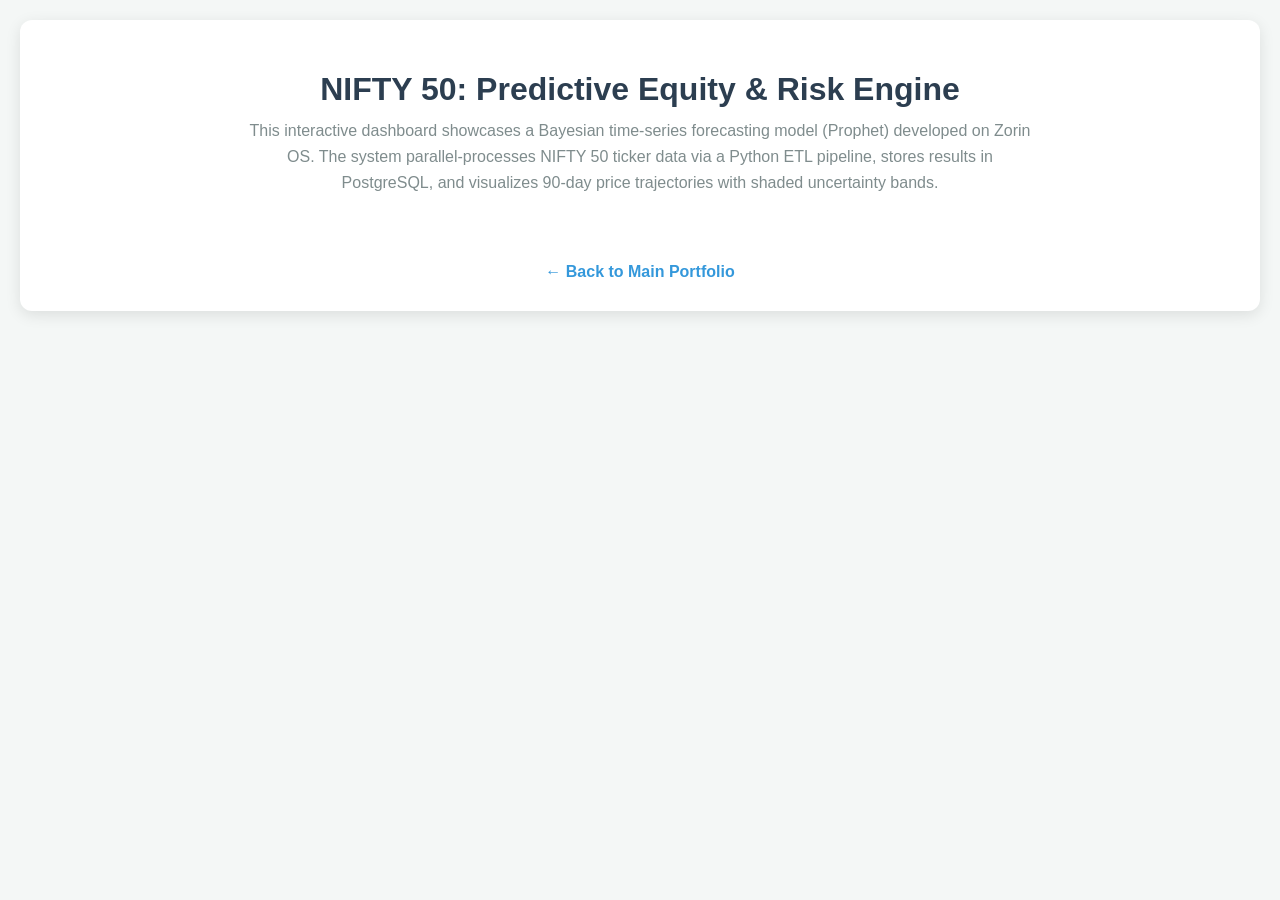
==== equity-analytics.html @ e574a685 "Create equity-analytics.html" ====
<!DOCTYPE html>
<html lang="en">
<head>
    <meta charset="UTF-8">
    <meta name="viewport" content="width=device-width, initial-scale=1.0">
    <title>NIFTY 50 Predictive Analytics | Abei Nathan</title>
    <style>
        body { 
            font-family: 'Segoe UI', Tahoma, Geneva, Verdana, sans-serif; 
            margin: 0; 
            padding: 20px; 
            background-color: #f4f7f6; 
            text-align: center; 
        }
        .container { 
            max-width: 1200px; 
            margin: auto; 
            background: white; 
            padding: 30px; 
            border-radius: 12px; 
            box-shadow: 0 4px 15px rgba(0,0,0,0.1); 
        }
        h1 { color: #2c3e50; margin-bottom: 10px; }
        p { color: #7f8c8d; max-width: 800px; margin: 0 auto 30px auto; line-height: 1.6; }
        .back-link { margin-top: 20px; display: inline-block; color: #3498db; text-decoration: none; font-weight: bold; }
    </style>
</head>
<body>
    <div class="container">
        <h1>NIFTY 50: Predictive Equity & Risk Engine</h1>
        <p>
            This interactive dashboard showcases a Bayesian time-series forecasting model (Prophet) developed on Zorin OS. 
            The system parallel-processes NIFTY 50 ticker data via a Python ETL pipeline, stores results in PostgreSQL, 
            and visualizes 90-day price trajectories with shaded uncertainty bands.
        </p>

        <div class='tableauPlaceholder' id='viz1778593807230' style='position: relative'>
            <noscript>
                <a href='#'>
                    <img alt='NIFTY 50: Predictive Equity &amp; Risk Analytics ' src='https:&#47;&#47;public.tableau.com&#47;static&#47;images&#47;NI&#47;NIFTY50PredictiveEquityRiskAnalytics&#47;NIFTY50PredictiveEquityRiskAnalytics&#47;1_rss.png' style='border: none' />
                </a>
            </noscript>
            <object class='tableauViz' style='display:none;'>
                <param name='host_url' value='https%3A%2F%2Fpublic.tableau.com%2F' /> 
                <param name='embed_code_version' value='3' /> 
                <param name='site_root' value='' />
                <param name='name' value='NIFTY50PredictiveEquityRiskAnalytics&#47;NIFTY50PredictiveEquityRiskAnalytics' />
                <param name='tabs' value='no' />
                <param name='toolbar' value='yes' />
                <param name='static_image' value='https:&#47;&#47;public.tableau.com&#47;static&#47;images&#47;NI&#47;NIFTY50PredictiveEquityRiskAnalytics&#47;NIFTY50PredictiveEquityRiskAnalytics&#47;1.png' /> 
                <param name='animate_transition' value='yes' />
                <param name='display_static_image' value='yes' />
                <param name='display_spinner' value='yes' />
                <param name='display_overlay' value='yes' />
                <param name='display_count' value='yes' />
                <param name='language' value='en-US' />
            </object>
        </div>                
        
        <script type='text/javascript'>                    
            var divElement = document.getElementById('viz1778593807230');                    
            var vizElement = divElement.getElementsByTagName('object')[0];                    
            
            // This logic ensures the dashboard fills your website container perfectly
            vizElement.style.width='100%';
            vizElement.style.height='800px';                    
            
            var scriptElement = document.createElement('script');                    
            scriptElement.src = 'https://public.tableau.com/javascripts/api/viz_v1.js';                    
            vizElement.parentNode.insertBefore(scriptElement, vizElement);                
        </script>
        <br>
        <a href="index.html" class="back-link">← Back to Main Portfolio</a>
    </div>
</body>
</html>
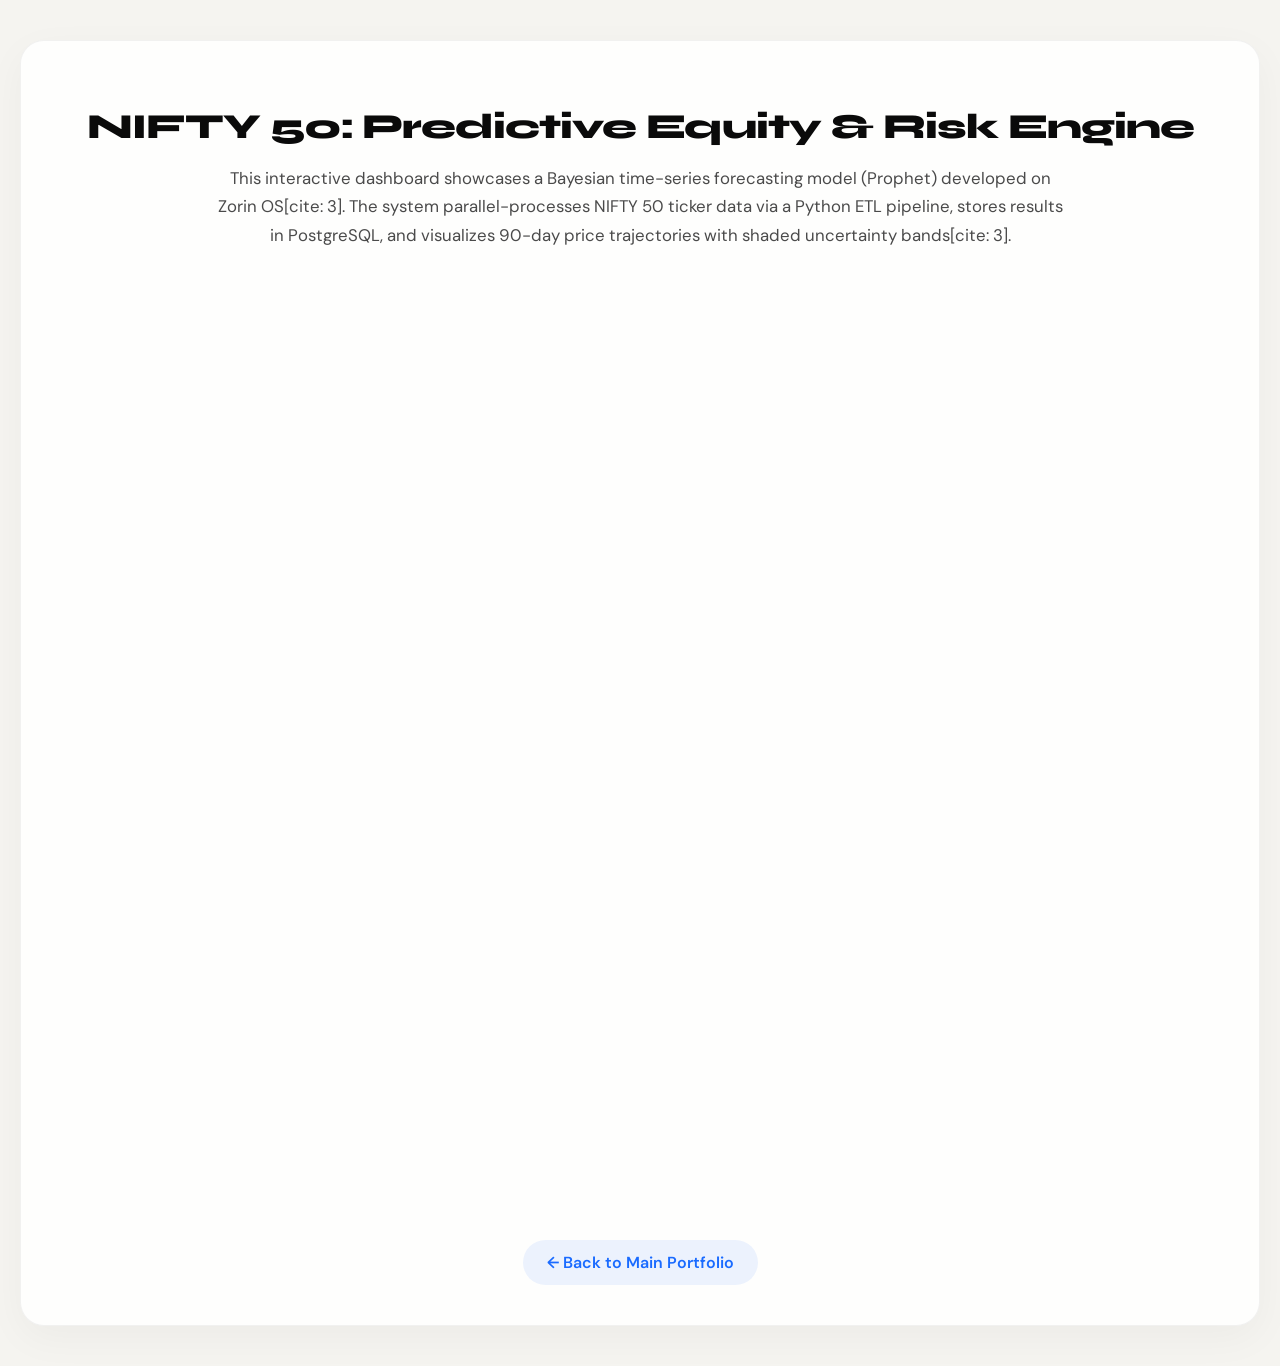
==== commit fddf0b7e: "Update equity-analytics.html" ====
--- a/equity-analytics.html
+++ b/equity-analytics.html
@@ -4,37 +4,92 @@
     <meta charset="UTF-8">
     <meta name="viewport" content="width=device-width, initial-scale=1.0">
     <title>NIFTY 50 Predictive Analytics | Abei Nathan</title>
+    <!-- Importing your main portfolio fonts for matching typography -->
+    <link href="https://fonts.googleapis.com/css2?family=Syne:wght@400;500;600;700;800&family=DM+Sans:ital,wght@0,300;0,400;0,500;1,300&display=swap" rel="stylesheet">
     <style>
+        :root {
+            --bg:       #f5f4f0;
+            --ink:      #0a0a0a;
+            --ink-2:    #4a4a4a;
+            --accent:   #1a6bff;
+            --radius:   24px;
+            --font-display: 'Syne', sans-serif;
+            --font-body:    'DM Sans', sans-serif;
+            --ease-fluid:   cubic-bezier(0.16, 1, 0.3, 1);
+            --ease-spring:  cubic-bezier(0.34, 1.56, 0.64, 1);
+        }
+
         body { 
-            font-family: 'Segoe UI', Tahoma, Geneva, Verdana, sans-serif; 
+            font-family: var(--font-body); 
             margin: 0; 
-            padding: 20px; 
-            background-color: #f4f7f6; 
+            padding: 40px 20px; 
+            background-color: var(--bg); 
             text-align: center; 
+            color: var(--ink);
+            -webkit-font-smoothing: antialiased;
         }
+
         .container { 
-            max-width: 1200px; 
+            max-width: 1400px; 
             margin: auto; 
-            background: white; 
-            padding: 30px; 
-            border-radius: 12px; 
-            box-shadow: 0 4px 15px rgba(0,0,0,0.1); 
+            background: rgba(255, 255, 255, 0.85); 
+            backdrop-filter: blur(20px);
+            -webkit-backdrop-filter: blur(20px);
+            padding: 40px; 
+            border-radius: var(--radius); 
+            box-shadow: 0 12px 40px rgba(0,0,0,0.04); 
+            border: 1px solid rgba(0,0,0,0.05);
         }
-        h1 { color: #2c3e50; margin-bottom: 10px; }
-        p { color: #7f8c8d; max-width: 800px; margin: 0 auto 30px auto; line-height: 1.6; }
-        .back-link { margin-top: 20px; display: inline-block; color: #3498db; text-decoration: none; font-weight: bold; }
+
+        h1 { 
+            color: var(--ink); 
+            margin-bottom: 16px; 
+            font-family: var(--font-display);
+            font-size: 2.2rem;
+            font-weight: 800;
+            letter-spacing: -1px;
+        }
+
+        p { 
+            color: var(--ink-2); 
+            max-width: 850px; 
+            margin: 0 auto 40px auto; 
+            line-height: 1.7; 
+            font-size: 1.05rem;
+        }
+
+        .back-link { 
+            margin-top: 30px; 
+            display: inline-flex; 
+            align-items: center;
+            gap: 8px;
+            color: var(--accent); 
+            text-decoration: none; 
+            font-weight: 600; 
+            padding: 12px 24px;
+            border-radius: 100px;
+            background: rgba(26,107,255,0.08);
+            transition: all 0.4s var(--ease-spring);
+        }
+
+        .back-link:hover {
+            background: var(--accent);
+            color: white;
+            transform: translateY(-2px);
+            box-shadow: 0 8px 20px rgba(26,107,255,0.2);
+        }
     </style>
 </head>
 <body>
     <div class="container">
         <h1>NIFTY 50: Predictive Equity & Risk Engine</h1>
         <p>
-            This interactive dashboard showcases a Bayesian time-series forecasting model (Prophet) developed on Zorin OS. 
+            This interactive dashboard showcases a Bayesian time-series forecasting model (Prophet) developed on Zorin OS[cite: 3]. 
             The system parallel-processes NIFTY 50 ticker data via a Python ETL pipeline, stores results in PostgreSQL, 
-            and visualizes 90-day price trajectories with shaded uncertainty bands.
+            and visualizes 90-day price trajectories with shaded uncertainty bands[cite: 3].
         </p>
 
-        <div class='tableauPlaceholder' id='viz1778593807230' style='position: relative'>
+        <div class='tableauPlaceholder' id='viz1778593807230' style='position: relative; width: 100%; height: 900px;'>
             <noscript>
                 <a href='#'>
                     <img alt='NIFTY 50: Predictive Equity &amp; Risk Analytics ' src='https:&#47;&#47;public.tableau.com&#47;static&#47;images&#47;NI&#47;NIFTY50PredictiveEquityRiskAnalytics&#47;NIFTY50PredictiveEquityRiskAnalytics&#47;1_rss.png' style='border: none' />
@@ -61,14 +116,14 @@
             var divElement = document.getElementById('viz1778593807230');                    
             var vizElement = divElement.getElementsByTagName('object')[0];                    
             
-            // This logic ensures the dashboard fills your website container perfectly
             vizElement.style.width='100%';
-            vizElement.style.height='800px';                    
+            vizElement.style.height='900px';                    
             
             var scriptElement = document.createElement('script');                    
             scriptElement.src = 'https://public.tableau.com/javascripts/api/viz_v1.js';                    
             vizElement.parentNode.insertBefore(scriptElement, vizElement);                
         </script>
+        
         <br>
         <a href="index.html" class="back-link">← Back to Main Portfolio</a>
     </div>
